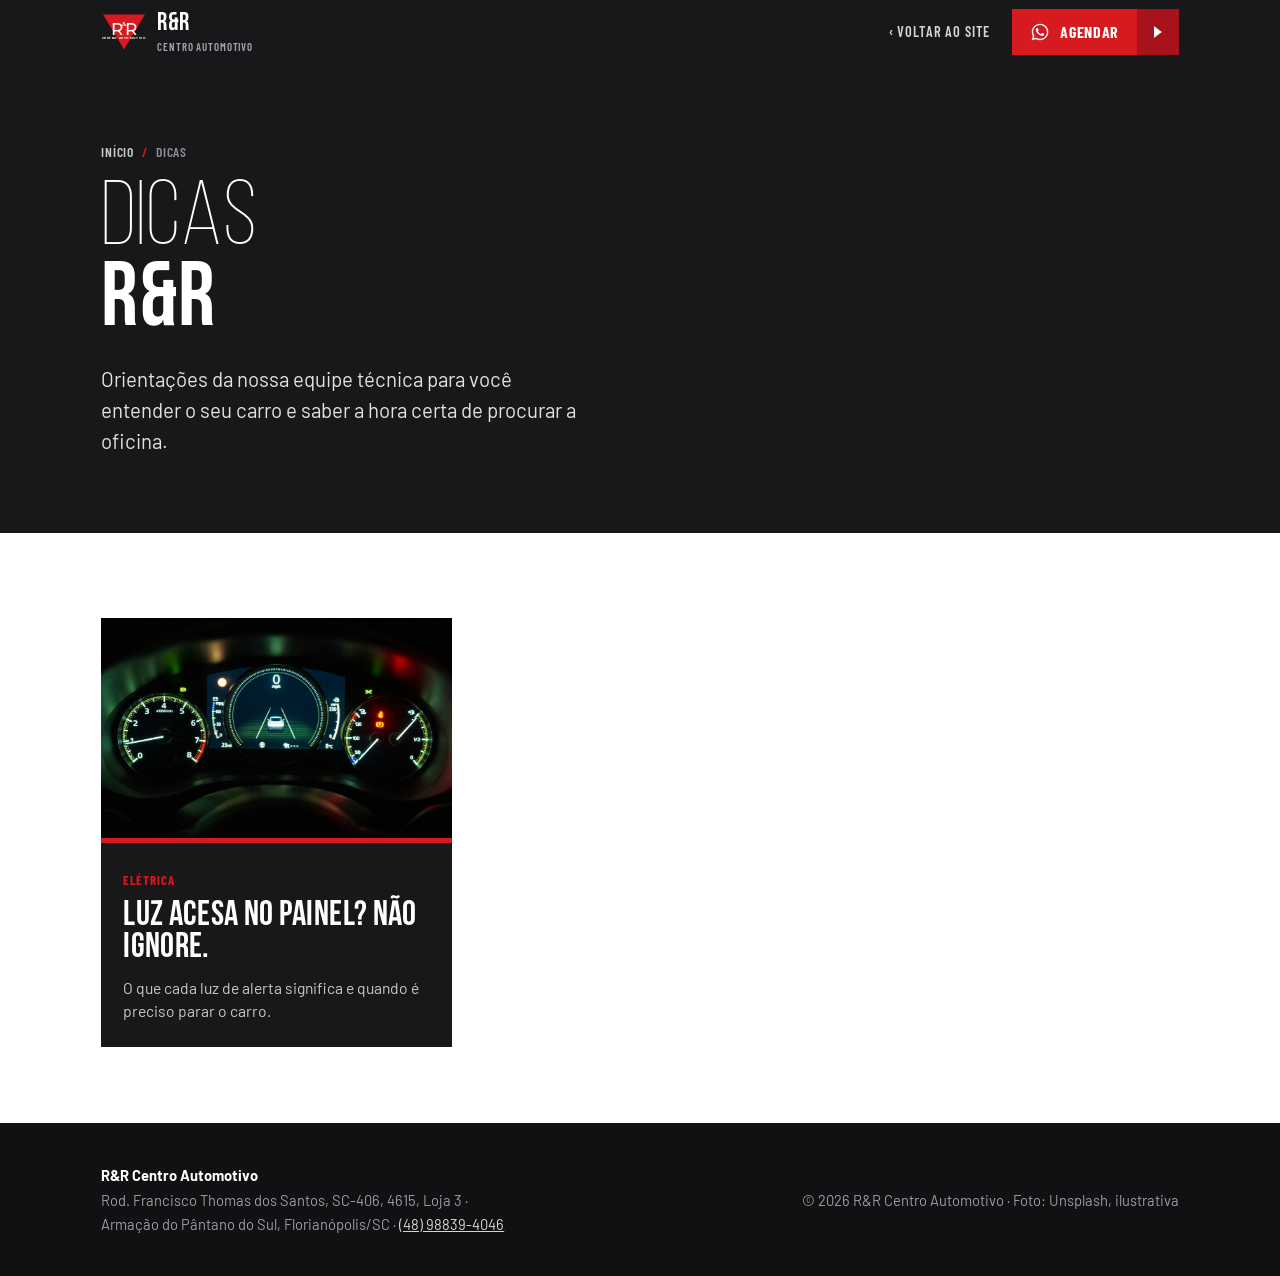
==== site/dicas/index.html @ 4f085163 "feat: artigo de dicas sobre luzes do painel Tira a seção de luzes da capa e transforma o conteúdo no" ====
<!doctype html>
<html lang="pt-BR">
<head>
<meta charset="utf-8">
<meta name="viewport" content="width=device-width, initial-scale=1">
<title>Dicas de manutenção do carro · R&amp;R Centro Automotivo</title>
<meta name="description" content="Dicas práticas da equipe técnica da R&amp;R Centro Automotivo, no Sul da Ilha, em Florianópolis: luzes do painel, revisão preventiva e cuidados com o carro.">
<meta name="theme-color" content="#18181A">
<link rel="icon" href="../assets/logo-rr.svg" type="image/svg+xml">
<link rel="preconnect" href="https://fonts.googleapis.com">
<link rel="preconnect" href="https://fonts.gstatic.com" crossorigin>
<link href="https://fonts.googleapis.com/css2?family=Barlow+Condensed:wght@600;700&family=Barlow:wght@400;500;600;700&family=Montserrat:wght@500;700&display=swap" rel="stylesheet">
<link rel="stylesheet" href="../assets/dicas.css">
</head>
<body>

<svg width="0" height="0" style="position:absolute" aria-hidden="true">
  <defs>
    <symbol id="logo" viewBox="0 0 240 200">
      <polygon points="10,8 230,8 120,192" fill="#D71920"/>
      <g font-family="Montserrat, Arial, sans-serif" fill="#fff" text-anchor="middle" font-weight="500"><text x="84" y="114" font-size="88">R</text><text x="120" y="70" font-size="30">&amp;</text><text x="156" y="114" font-size="88">R</text></g>
      <text x="120" y="138" text-anchor="middle" font-family="Montserrat, Arial, sans-serif" font-weight="700" font-size="14" fill="#fff" letter-spacing="2.2">CENTRO AUTOMOTIVO</text>
    </symbol>
    <symbol id="wa" viewBox="0 0 24 24"><path fill="currentColor" d="M19.05 4.91A9.82 9.82 0 0 0 12.04 2C6.58 2 2.13 6.45 2.13 11.91c0 1.75.46 3.45 1.32 4.95L2.05 22l5.25-1.38a9.9 9.9 0 0 0 4.74 1.21h.01c5.46 0 9.91-4.45 9.91-9.91 0-2.65-1.03-5.14-2.91-7.01Zm-7.01 15.24a8.23 8.23 0 0 1-4.19-1.15l-.3-.18-3.12.82.83-3.04-.2-.31a8.2 8.2 0 0 1-1.26-4.38c0-4.54 3.7-8.23 8.25-8.23 2.2 0 4.27.86 5.82 2.42a8.18 8.18 0 0 1 2.41 5.83c0 4.54-3.7 8.22-8.23 8.22Zm4.52-6.16c-.25-.12-1.47-.72-1.69-.81-.23-.08-.39-.12-.56.12-.16.25-.64.81-.79.97-.14.17-.29.19-.54.06-.25-.12-1.05-.39-1.99-1.23-.74-.66-1.23-1.47-1.38-1.72-.14-.25-.02-.38.11-.51.11-.11.25-.29.37-.43.13-.15.17-.25.25-.42.08-.17.04-.31-.02-.43-.06-.12-.56-1.34-.76-1.84-.2-.48-.41-.42-.56-.43h-.48c-.17 0-.43.06-.66.31-.23.25-.86.85-.86 2.07 0 1.22.89 2.4 1.01 2.56.12.17 1.75 2.67 4.23 3.74.59.26 1.05.41 1.41.52.59.19 1.13.16 1.56.1.48-.07 1.47-.6 1.67-1.18.21-.58.21-1.07.14-1.18-.06-.1-.22-.16-.47-.28Z"/></symbol>
  </defs>
</svg>

<header class="bar">
  <div class="wrap">
    <a class="brand" href="../" aria-label="R&amp;R Centro Automotivo, página inicial"><svg aria-hidden="true"><use href="#logo"/></svg><span><b>R&amp;R</b><small>Centro Automotivo</small></span></a>
    <nav aria-label="Navegação">
      <a class="back" href="../">‹ Voltar ao site</a>
      <a class="btn" href="https://wa.me/5548988394046?text=Ol%C3%A1%2C%20R%26R!%20Quero%20agendar%20a%20manuten%C3%A7%C3%A3o%20do%20meu%20carro." target="_blank" rel="noopener"><span><svg aria-hidden="true"><use href="#wa"/></svg>Agendar</span><i></i></a>
    </nav>
  </div>
</header>

<main>
  <div class="head">
    <div class="wrap" style="grid-template-columns:1fr">
      <div>
        <nav class="crumbs" aria-label="Você está em"><a href="../">Início</a><span>/</span>Dicas</nav>
        <h1><span class="lt">Dicas</span><br>R&amp;R</h1>
        <p class="lede">Orientações da nossa equipe técnica para você entender o seu carro e saber a hora certa de procurar a oficina.</p>
      </div>
    </div>
  </div>
  <section class="wrap" style="padding-block:clamp(40px,6vw,80px)" aria-label="Artigos">
    <div class="cards">
      <a class="card" href="luz-acesa-no-painel/">
        <img src="../assets/img/painel-digital.jpg" alt="Painel de instrumentos com luzes de alerta acesas" width="2000" height="1333" loading="lazy">
        <div><small>Elétrica</small><h2>Luz acesa no painel? Não ignore.</h2><p>O que cada luz de alerta significa e quando é preciso parar o carro.</p></div>
      </a>
    </div>
  </section>
</main>

<footer>
  <div class="wrap">
    <address><strong style="color:#fff">R&amp;R Centro Automotivo</strong><br>Rod. Francisco Thomas dos Santos, SC-406, 4615, Loja 3 · Armação do Pântano do Sul, Florianópolis/SC · <a href="tel:+5548988394046">(48) 98839-4046</a></address>
    <span>© 2026 R&amp;R Centro Automotivo · Foto: Unsplash, ilustrativa</span>
  </div>
</footer>

</body>
</html>
---- site/assets/dicas.css ----
@font-face{font-family:"Bebas Neue";src:url("fonts/BebasNeue-Light.woff") format("woff");font-weight:300;font-display:swap}
@font-face{font-family:"Bebas Neue";src:url("fonts/BebasNeue-Bold.woff") format("woff");font-weight:700;font-display:swap}
:root{
  --paper:#FFFFFF;--silver:#EEEEEE;--silver-2:#DADADA;--ink:#151515;--text:#3B3B3D;--soft:#6A6A6E;
  --red:#D71920;--red-dark:#A8121A;--amber:#E39A0E;--green:#2E9E57;--dark:#18181A;--dark-2:#232326;
  --cond:"Barlow Condensed","Arial Narrow",sans-serif;--display:"Bebas Neue","Arial Narrow",sans-serif;--sans:"Barlow",Arial,sans-serif;
  --m:clamp(16px,4vw,64px);--ease:cubic-bezier(.22,.7,.2,1);
}
*,*::before,*::after{box-sizing:border-box;margin:0;padding:0}
html{-webkit-text-size-adjust:100%;scroll-behavior:smooth;scroll-padding-top:80px}
@media (prefers-reduced-motion:reduce){html{scroll-behavior:auto}}
body{background:var(--paper);color:var(--text);font-family:var(--sans);font-size:clamp(1.02rem,.97rem + .22vw,1.15rem);line-height:1.65;-webkit-font-smoothing:antialiased;overflow-x:clip}
img{display:block;max-width:100%;height:auto}
a{color:inherit}
:focus-visible{outline:3px solid var(--red);outline-offset:3px}
::selection{background:var(--red);color:#fff}
.wrap{max-width:1180px;margin:0 auto;padding-inline:var(--m)}
.col{max-width:720px}

/* bar */
.bar{position:sticky;top:0;z-index:50;background:var(--dark);color:#fff}
.bar .wrap{height:64px;display:flex;align-items:center;justify-content:space-between;gap:16px}
.brand{display:flex;align-items:center;gap:10px;text-decoration:none}
.brand svg{width:46px;height:38px}
.brand b{font-family:var(--display);font-size:1.6rem;letter-spacing:.02em;line-height:1}
.brand small{display:block;font-family:var(--cond);font-weight:600;text-transform:uppercase;letter-spacing:.08em;font-size:.68rem;color:#A7A7AC}
.bar nav{display:flex;align-items:center;gap:22px}
.bar nav a.back{font-family:var(--cond);font-weight:600;text-transform:uppercase;letter-spacing:.06em;font-size:.9rem;color:#D5D5D8;text-decoration:none}
.bar nav a.back:hover{color:#fff}
.btn{display:inline-flex;align-items:stretch;min-height:46px;background:var(--red);color:#fff;font-family:var(--cond);font-weight:700;text-transform:uppercase;letter-spacing:.04em;font-size:1rem;text-decoration:none;transition:background .25s,transform .25s var(--ease)}
.btn span{display:flex;align-items:center;gap:10px;padding:0 18px}
.btn i{display:flex;align-items:center;justify-content:center;width:42px;background:var(--red-dark);transition:width .3s var(--ease)}
.btn i::after{content:"";width:8px;height:12px;background:#fff;clip-path:polygon(0 0,100% 50%,0 100%)}
.btn:hover{background:#E0222A}.btn:hover i{width:50px}.btn:active{transform:scale(.98)}
.btn svg{width:20px;height:20px;fill:currentColor}

/* header */
.head{background:var(--dark);color:#C9C9CC;position:relative;overflow:hidden}
.head .wrap{display:grid;grid-template-columns:1.05fr 1fr;gap:clamp(24px,4vw,56px);align-items:center;padding-block:clamp(36px,6vw,80px)}
.crumbs{font-family:var(--cond);font-weight:600;text-transform:uppercase;letter-spacing:.06em;font-size:.85rem;color:#8E8E94}
.crumbs a{text-decoration:none;color:#C9C9CC}.crumbs a:hover{color:#fff}
.crumbs span{margin:0 8px;color:var(--red)}
h1{font-family:var(--display);font-weight:700;text-transform:uppercase;color:#fff;font-size:clamp(3rem,1.4rem + 5.4vw,6.4rem);line-height:.88;letter-spacing:.01em;margin-top:18px}
h1 .lt{font-weight:300}
.lede{color:#E2E2E5;font-size:clamp(1.08rem,1rem + .35vw,1.3rem);line-height:1.5;margin-top:22px;max-width:40ch}
.meta{margin-top:22px;font-size:.9rem;color:#8E8E94}
.head figure{position:relative;align-self:stretch;min-height:280px}
.head figure img{position:absolute;inset:0;width:100%;height:100%;object-fit:cover;clip-path:polygon(12% 0,100% 0,100% 100%,0 100%)}
.head figure figcaption{position:absolute;right:0;bottom:0;background:rgba(0,0,0,.6);color:#BDBDC2;font-size:.75rem;padding:4px 10px}

/* body */
article{padding-block:clamp(40px,6vw,80px)}
h2{font-family:var(--display);font-weight:700;text-transform:uppercase;color:var(--ink);font-size:clamp(2.2rem,1.4rem + 2.6vw,3.6rem);line-height:.92;letter-spacing:.01em;margin-top:clamp(48px,7vw,84px);padding-bottom:14px;position:relative}
h2::after{content:"";position:absolute;left:0;bottom:0;width:64px;height:5px;background:var(--red)}
h3{font-family:var(--display);font-weight:700;text-transform:uppercase;color:var(--ink);font-size:clamp(1.6rem,1.3rem + .8vw,2.1rem);line-height:.95;letter-spacing:.02em}
article p{margin-top:16px}
article p a,article li a{color:var(--red);font-weight:600;text-decoration-thickness:1px;text-underline-offset:3px}
strong{color:var(--ink)}

.answer{background:var(--silver);border-left:6px solid var(--red);padding:22px 26px;margin-top:0}
.answer .label{font-family:var(--cond);font-weight:700;text-transform:uppercase;letter-spacing:.08em;font-size:.85rem;color:var(--red)}
.answer p{margin-top:8px;color:var(--ink);font-size:1.08em}

.colors{display:grid;grid-template-columns:repeat(3,1fr);gap:8px;margin-top:24px}
.colors div{background:var(--dark);color:#C9C9CC;padding:18px 18px 20px;border-top:6px solid var(--c)}
.colors b{display:block;font-family:var(--display);font-size:1.7rem;color:#fff;letter-spacing:.02em;line-height:1}
.colors p{margin-top:8px;font-size:.95rem;line-height:1.5}

.jump{display:grid;grid-template-columns:repeat(6,1fr);gap:6px;margin-top:26px}
.jump a{background:#fff;box-shadow:inset 0 0 0 1px var(--silver-2);min-height:88px;padding:12px 6px 10px;display:flex;flex-direction:column;align-items:center;justify-content:space-between;gap:6px;font-family:var(--cond);font-weight:700;text-transform:uppercase;font-size:.82rem;letter-spacing:.04em;color:var(--soft);text-decoration:none;transition:background .2s,color .2s}
.jump svg{width:40px;height:26px;fill:var(--c)}
.jump a:hover{background:var(--dark);color:#fff;box-shadow:none}

.light{display:grid;grid-template-columns:84px 1fr;gap:22px;padding-block:30px;border-top:1px solid var(--silver-2)}
.light:first-of-type{border-top:0}
.light .icon{width:84px;height:84px;background:var(--dark);display:grid;place-items:center}
.light .icon svg{width:56px;height:40px;fill:var(--c)}
.light .tag{display:inline-block;margin-top:10px;font-family:var(--cond);font-weight:700;text-transform:uppercase;letter-spacing:.06em;font-size:.82rem;color:#fff;background:var(--c);padding:3px 10px}
.light p{margin-top:12px}
.light .do{margin-top:12px;padding-left:20px;list-style:none}
.light .do li{position:relative;margin-top:6px}
.light .do li::before{content:"";position:absolute;left:-18px;top:.62em;width:8px;height:8px;background:var(--red);clip-path:polygon(0 0,100% 50%,0 100%)}

table{width:100%;border-collapse:collapse;margin-top:22px;font-size:.96rem}
caption{text-align:left;font-family:var(--cond);font-weight:700;text-transform:uppercase;letter-spacing:.06em;font-size:.85rem;color:var(--soft);padding-bottom:8px}
th,td{text-align:left;padding:12px 14px;border-bottom:1px solid var(--silver-2);vertical-align:top}
thead th{background:var(--dark);color:#fff;font-family:var(--cond);font-weight:700;text-transform:uppercase;letter-spacing:.05em;font-size:.85rem}
td .dot{display:inline-block;width:10px;height:10px;border-radius:50%;background:var(--c);margin-right:8px}
.tbl{overflow-x:auto}

details{border-top:1px solid var(--silver-2)}
details:last-of-type{border-bottom:1px solid var(--silver-2)}
summary{cursor:pointer;list-style:none;padding:18px 40px 18px 0;position:relative;font-weight:700;color:var(--ink)}
summary::-webkit-details-marker{display:none}
summary::after{content:"+";position:absolute;right:6px;top:50%;transform:translateY(-50%);font-family:var(--display);font-size:2rem;color:var(--red);line-height:1}
details[open] summary::after{content:"–"}
details p{margin:0 0 18px}

.cta{background:var(--dark);color:#C9C9CC;margin-top:clamp(48px,7vw,84px);padding:clamp(28px,4vw,44px);border-left:8px solid var(--red)}
.cta h2{color:#fff;margin-top:0}
.cta h2::after{display:none}
.cta .row{display:flex;flex-wrap:wrap;gap:12px;margin-top:22px}
.btn.grey{background:#2F2F33}.btn.grey i{background:#45454B}.btn.grey:hover{background:#3A3A3F}
.note{font-size:.88rem;color:var(--soft);margin-top:28px}

footer{background:#111113;color:#9C9CA2;font-size:.92rem}
footer .wrap{padding-block:40px;display:flex;flex-wrap:wrap;gap:20px 40px;justify-content:space-between;align-items:center}
footer address{font-style:normal;max-width:52ch}
footer a{color:#D5D5D8}

@media (max-width:900px){
  .head .wrap{grid-template-columns:1fr}
  .head figure{min-height:220px;margin-inline:calc(var(--m) * -1)}
  .head figure img{clip-path:none}
  .jump{grid-template-columns:repeat(3,1fr)}
  .colors{grid-template-columns:1fr}
}
@media (max-width:560px){
  .bar nav a.back{display:none}
  .light{grid-template-columns:1fr;gap:14px}
  .light .icon{width:64px;height:64px}
  .light .icon svg{width:44px;height:30px}
}

/* dicas index */
.cards{display:grid;grid-template-columns:repeat(auto-fill,minmax(300px,1fr));gap:12px;margin-top:8px}
.card{display:flex;flex-direction:column;background:var(--dark);color:#C9C9CC;text-decoration:none;transition:transform .3s var(--ease)}
.card:hover{transform:translateY(-3px)}
.card img{aspect-ratio:16/10;object-fit:cover;width:100%}
.card div{padding:20px 22px 24px;border-top:5px solid var(--red)}
.card small{font-family:var(--cond);font-weight:700;text-transform:uppercase;letter-spacing:.08em;font-size:.8rem;color:var(--red)}
.card h2{color:#fff;font-size:clamp(1.8rem,1.4rem + 1vw,2.4rem);margin-top:8px;padding:0}
.card h2::after{display:none}
.card p{margin-top:10px;font-size:.98rem;line-height:1.5}
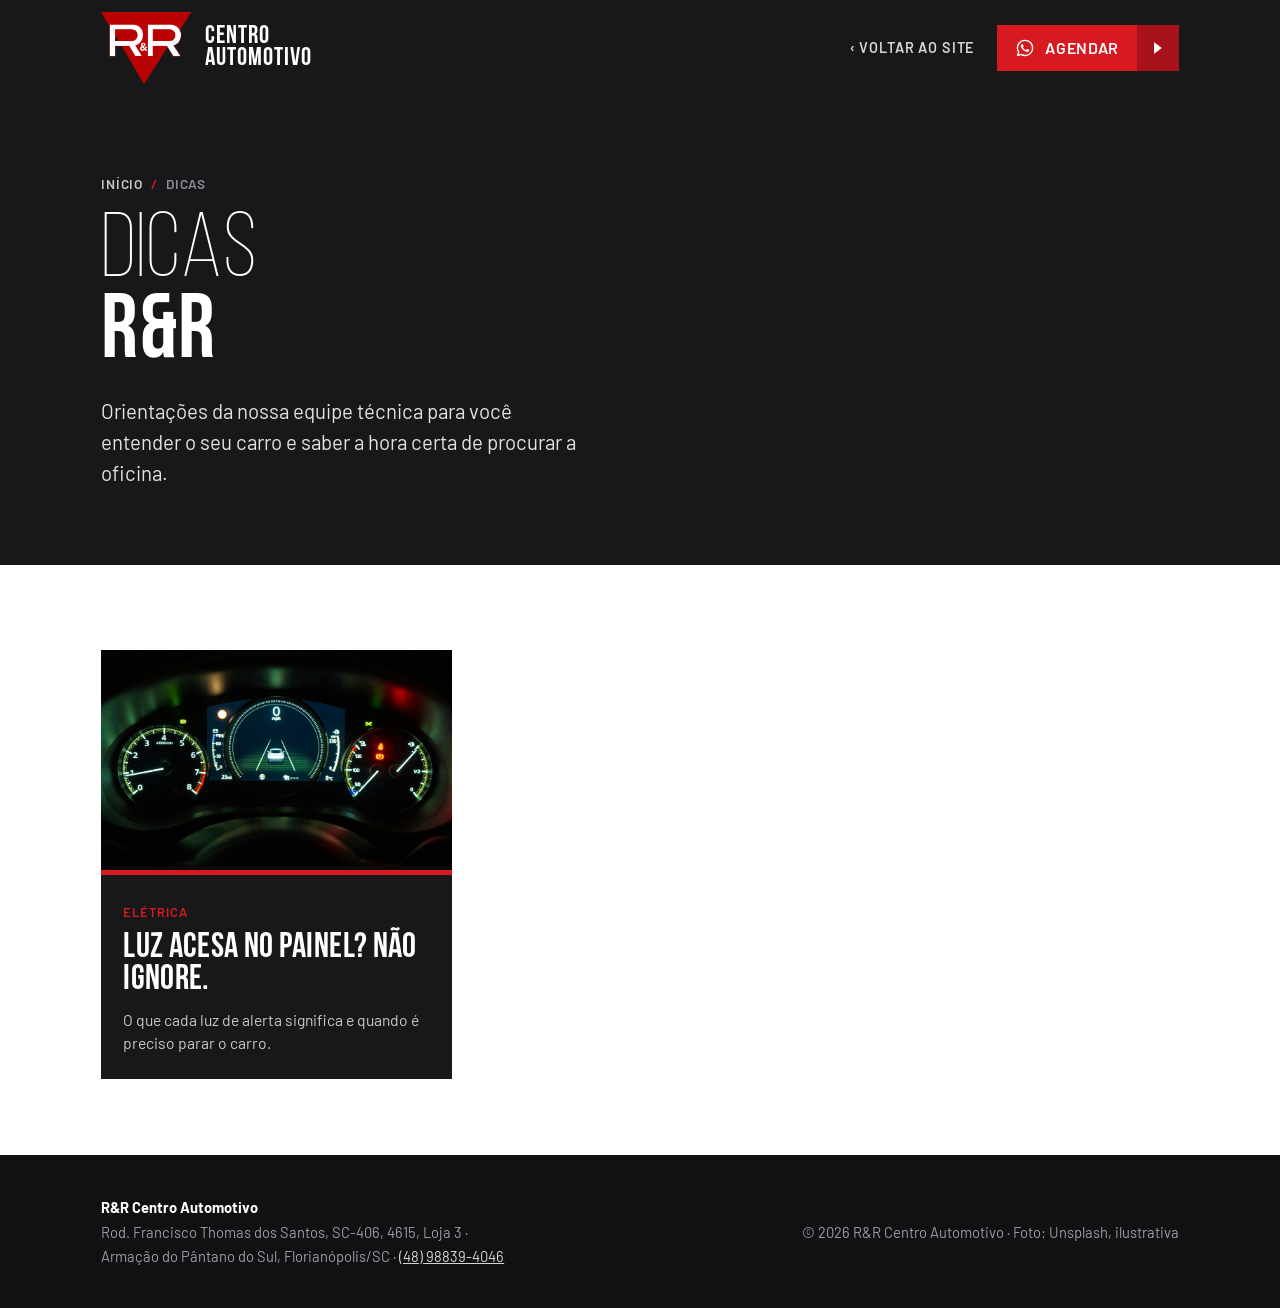
==== commit 39db117e: "feat: serviços, depoimentos, logo real e contato direto - Seção de serviços (Diagnóstico, Preventiva" ====
--- a/site/dicas/index.html
+++ b/site/dicas/index.html
@@ -6,7 +6,8 @@
 <title>Dicas de manutenção do carro · R&amp;R Centro Automotivo</title>
 <meta name="description" content="Dicas práticas da equipe técnica da R&amp;R Centro Automotivo, no Sul da Ilha, em Florianópolis: luzes do painel, revisão preventiva e cuidados com o carro.">
 <meta name="theme-color" content="#18181A">
-<link rel="icon" href="../assets/logo-rr.svg" type="image/svg+xml">
+<link rel="icon" href="../assets/logo/favicon-64.png" type="image/png">
+<link rel="apple-touch-icon" href="../assets/logo/favicon-180.png">
 <link rel="preconnect" href="https://fonts.googleapis.com">
 <link rel="preconnect" href="https://fonts.gstatic.com" crossorigin>
 <link href="https://fonts.googleapis.com/css2?family=Barlow+Condensed:wght@600;700&family=Barlow:wght@400;500;600;700&family=Montserrat:wght@500;700&display=swap" rel="stylesheet">
@@ -16,18 +17,13 @@
 
 <svg width="0" height="0" style="position:absolute" aria-hidden="true">
   <defs>
-    <symbol id="logo" viewBox="0 0 240 200">
-      <polygon points="10,8 230,8 120,192" fill="#D71920"/>
-      <g font-family="Montserrat, Arial, sans-serif" fill="#fff" text-anchor="middle" font-weight="500"><text x="84" y="114" font-size="88">R</text><text x="120" y="70" font-size="30">&amp;</text><text x="156" y="114" font-size="88">R</text></g>
-      <text x="120" y="138" text-anchor="middle" font-family="Montserrat, Arial, sans-serif" font-weight="700" font-size="14" fill="#fff" letter-spacing="2.2">CENTRO AUTOMOTIVO</text>
-    </symbol>
     <symbol id="wa" viewBox="0 0 24 24"><path fill="currentColor" d="M19.05 4.91A9.82 9.82 0 0 0 12.04 2C6.58 2 2.13 6.45 2.13 11.91c0 1.75.46 3.45 1.32 4.95L2.05 22l5.25-1.38a9.9 9.9 0 0 0 4.74 1.21h.01c5.46 0 9.91-4.45 9.91-9.91 0-2.65-1.03-5.14-2.91-7.01Zm-7.01 15.24a8.23 8.23 0 0 1-4.19-1.15l-.3-.18-3.12.82.83-3.04-.2-.31a8.2 8.2 0 0 1-1.26-4.38c0-4.54 3.7-8.23 8.25-8.23 2.2 0 4.27.86 5.82 2.42a8.18 8.18 0 0 1 2.41 5.83c0 4.54-3.7 8.22-8.23 8.22Zm4.52-6.16c-.25-.12-1.47-.72-1.69-.81-.23-.08-.39-.12-.56.12-.16.25-.64.81-.79.97-.14.17-.29.19-.54.06-.25-.12-1.05-.39-1.99-1.23-.74-.66-1.23-1.47-1.38-1.72-.14-.25-.02-.38.11-.51.11-.11.25-.29.37-.43.13-.15.17-.25.25-.42.08-.17.04-.31-.02-.43-.06-.12-.56-1.34-.76-1.84-.2-.48-.41-.42-.56-.43h-.48c-.17 0-.43.06-.66.31-.23.25-.86.85-.86 2.07 0 1.22.89 2.4 1.01 2.56.12.17 1.75 2.67 4.23 3.74.59.26 1.05.41 1.41.52.59.19 1.13.16 1.56.1.48-.07 1.47-.6 1.67-1.18.21-.58.21-1.07.14-1.18-.06-.1-.22-.16-.47-.28Z"/></symbol>
   </defs>
 </svg>
 
 <header class="bar">
   <div class="wrap">
-    <a class="brand" href="../" aria-label="R&amp;R Centro Automotivo, página inicial"><svg aria-hidden="true"><use href="#logo"/></svg><span><b>R&amp;R</b><small>Centro Automotivo</small></span></a>
+    <a class="brand" href="../" aria-label="R&amp;R Centro Automotivo, página inicial"><img src="../assets/logo/simbolo-rr-600.webp" alt="" width="600" height="483"><span class="bname">Centro<br>Automotivo</span></a>
     <nav aria-label="Navegação">
       <a class="back" href="../">‹ Voltar ao site</a>
       <a class="btn" href="https://wa.me/5548988394046?text=Ol%C3%A1%2C%20R%26R!%20Quero%20agendar%20a%20manuten%C3%A7%C3%A3o%20do%20meu%20carro." target="_blank" rel="noopener"><span><svg aria-hidden="true"><use href="#wa"/></svg>Agendar</span><i></i></a>
--- a/site/assets/dicas.css
+++ b/site/assets/dicas.css
@@ -3,11 +3,11 @@
 :root{
   --paper:#FFFFFF;--silver:#EEEEEE;--silver-2:#DADADA;--ink:#151515;--text:#3B3B3D;--soft:#6A6A6E;
   --red:#D71920;--red-dark:#A8121A;--amber:#E39A0E;--green:#2E9E57;--dark:#18181A;--dark-2:#232326;
-  --cond:"Barlow Condensed","Arial Narrow",sans-serif;--display:"Bebas Neue","Arial Narrow",sans-serif;--sans:"Barlow",Arial,sans-serif;
+  --cond:"Barlow", Arial, sans-serif;--display:"Bebas Neue","Arial Narrow",sans-serif;--sans:"Barlow",Arial,sans-serif;
   --m:clamp(16px,4vw,64px);--ease:cubic-bezier(.22,.7,.2,1);
 }
 *,*::before,*::after{box-sizing:border-box;margin:0;padding:0}
-html{-webkit-text-size-adjust:100%;scroll-behavior:smooth;scroll-padding-top:80px}
+html{-webkit-text-size-adjust:100%;scroll-behavior:smooth;scroll-padding-top:110px}
 @media (prefers-reduced-motion:reduce){html{scroll-behavior:auto}}
 body{background:var(--paper);color:var(--text);font-family:var(--sans);font-size:clamp(1.02rem,.97rem + .22vw,1.15rem);line-height:1.65;-webkit-font-smoothing:antialiased;overflow-x:clip}
 img{display:block;max-width:100%;height:auto}
@@ -19,15 +19,16 @@
 
 /* bar */
 .bar{position:sticky;top:0;z-index:50;background:var(--dark);color:#fff}
-.bar .wrap{height:64px;display:flex;align-items:center;justify-content:space-between;gap:16px}
-.brand{display:flex;align-items:center;gap:10px;text-decoration:none}
-.brand svg{width:46px;height:38px}
+.bar .wrap{height:96px;display:flex;align-items:center;justify-content:space-between;gap:16px}
+.brand{display:flex;align-items:center;gap:14px;text-decoration:none}
+.brand img{height:72px;width:auto}
+.bname{font-family:var(--display);font-weight:700;text-transform:uppercase;font-size:1.6rem;line-height:.86;letter-spacing:.04em;color:#fff}
 .brand b{font-family:var(--display);font-size:1.6rem;letter-spacing:.02em;line-height:1}
 .brand small{display:block;font-family:var(--cond);font-weight:600;text-transform:uppercase;letter-spacing:.08em;font-size:.68rem;color:#A7A7AC}
 .bar nav{display:flex;align-items:center;gap:22px}
 .bar nav a.back{font-family:var(--cond);font-weight:600;text-transform:uppercase;letter-spacing:.06em;font-size:.9rem;color:#D5D5D8;text-decoration:none}
 .bar nav a.back:hover{color:#fff}
-.btn{display:inline-flex;align-items:stretch;min-height:46px;background:var(--red);color:#fff;font-family:var(--cond);font-weight:700;text-transform:uppercase;letter-spacing:.04em;font-size:1rem;text-decoration:none;transition:background .25s,transform .25s var(--ease)}
+.btn{display:inline-flex;align-items:stretch;min-height:46px;background:var(--red);color:#fff;font-family:var(--cond);font-weight:600;text-transform:uppercase;letter-spacing:.04em;font-size:1rem;text-decoration:none;transition:background .25s,transform .25s var(--ease)}
 .btn span{display:flex;align-items:center;gap:10px;padding:0 18px}
 .btn i{display:flex;align-items:center;justify-content:center;width:42px;background:var(--red-dark);transition:width .3s var(--ease)}
 .btn i::after{content:"";width:8px;height:12px;background:#fff;clip-path:polygon(0 0,100% 50%,0 100%)}
@@ -58,7 +59,7 @@
 strong{color:var(--ink)}
 
 .answer{background:var(--silver);border-left:6px solid var(--red);padding:22px 26px;margin-top:0}
-.answer .label{font-family:var(--cond);font-weight:700;text-transform:uppercase;letter-spacing:.08em;font-size:.85rem;color:var(--red)}
+.answer .label{font-family:var(--cond);font-weight:600;text-transform:uppercase;letter-spacing:.08em;font-size:.85rem;color:var(--red)}
 .answer p{margin-top:8px;color:var(--ink);font-size:1.08em}
 
 .colors{display:grid;grid-template-columns:repeat(3,1fr);gap:8px;margin-top:24px}
@@ -67,7 +68,7 @@
 .colors p{margin-top:8px;font-size:.95rem;line-height:1.5}
 
 .jump{display:grid;grid-template-columns:repeat(6,1fr);gap:6px;margin-top:26px}
-.jump a{background:#fff;box-shadow:inset 0 0 0 1px var(--silver-2);min-height:88px;padding:12px 6px 10px;display:flex;flex-direction:column;align-items:center;justify-content:space-between;gap:6px;font-family:var(--cond);font-weight:700;text-transform:uppercase;font-size:.82rem;letter-spacing:.04em;color:var(--soft);text-decoration:none;transition:background .2s,color .2s}
+.jump a{background:#fff;box-shadow:inset 0 0 0 1px var(--silver-2);min-height:88px;padding:12px 6px 10px;display:flex;flex-direction:column;align-items:center;justify-content:space-between;gap:6px;font-family:var(--cond);font-weight:600;text-transform:uppercase;font-size:.82rem;letter-spacing:.04em;color:var(--soft);text-decoration:none;transition:background .2s,color .2s}
 .jump svg{width:40px;height:26px;fill:var(--c)}
 .jump a:hover{background:var(--dark);color:#fff;box-shadow:none}
 
@@ -75,16 +76,16 @@
 .light:first-of-type{border-top:0}
 .light .icon{width:84px;height:84px;background:var(--dark);display:grid;place-items:center}
 .light .icon svg{width:56px;height:40px;fill:var(--c)}
-.light .tag{display:inline-block;margin-top:10px;font-family:var(--cond);font-weight:700;text-transform:uppercase;letter-spacing:.06em;font-size:.82rem;color:#fff;background:var(--c);padding:3px 10px}
+.light .tag{display:inline-block;margin-top:10px;font-family:var(--cond);font-weight:600;text-transform:uppercase;letter-spacing:.06em;font-size:.82rem;color:#fff;background:var(--c);padding:3px 10px}
 .light p{margin-top:12px}
 .light .do{margin-top:12px;padding-left:20px;list-style:none}
 .light .do li{position:relative;margin-top:6px}
 .light .do li::before{content:"";position:absolute;left:-18px;top:.62em;width:8px;height:8px;background:var(--red);clip-path:polygon(0 0,100% 50%,0 100%)}
 
 table{width:100%;border-collapse:collapse;margin-top:22px;font-size:.96rem}
-caption{text-align:left;font-family:var(--cond);font-weight:700;text-transform:uppercase;letter-spacing:.06em;font-size:.85rem;color:var(--soft);padding-bottom:8px}
+caption{text-align:left;font-family:var(--cond);font-weight:600;text-transform:uppercase;letter-spacing:.06em;font-size:.85rem;color:var(--soft);padding-bottom:8px}
 th,td{text-align:left;padding:12px 14px;border-bottom:1px solid var(--silver-2);vertical-align:top}
-thead th{background:var(--dark);color:#fff;font-family:var(--cond);font-weight:700;text-transform:uppercase;letter-spacing:.05em;font-size:.85rem}
+thead th{background:var(--dark);color:#fff;font-family:var(--cond);font-weight:600;text-transform:uppercase;letter-spacing:.05em;font-size:.85rem}
 td .dot{display:inline-block;width:10px;height:10px;border-radius:50%;background:var(--c);margin-right:8px}
 .tbl{overflow-x:auto}
 
@@ -116,6 +117,9 @@
   .colors{grid-template-columns:1fr}
 }
 @media (max-width:560px){
+  .bar .wrap{height:80px}
+  .brand img{height:56px}
+  .bname{font-size:1.3rem}
   .bar nav a.back{display:none}
   .light{grid-template-columns:1fr;gap:14px}
   .light .icon{width:64px;height:64px}
@@ -128,7 +132,7 @@
 .card:hover{transform:translateY(-3px)}
 .card img{aspect-ratio:16/10;object-fit:cover;width:100%}
 .card div{padding:20px 22px 24px;border-top:5px solid var(--red)}
-.card small{font-family:var(--cond);font-weight:700;text-transform:uppercase;letter-spacing:.08em;font-size:.8rem;color:var(--red)}
+.card small{font-family:var(--cond);font-weight:600;text-transform:uppercase;letter-spacing:.08em;font-size:.8rem;color:var(--red)}
 .card h2{color:#fff;font-size:clamp(1.8rem,1.4rem + 1vw,2.4rem);margin-top:8px;padding:0}
 .card h2::after{display:none}
 .card p{margin-top:10px;font-size:.98rem;line-height:1.5}
